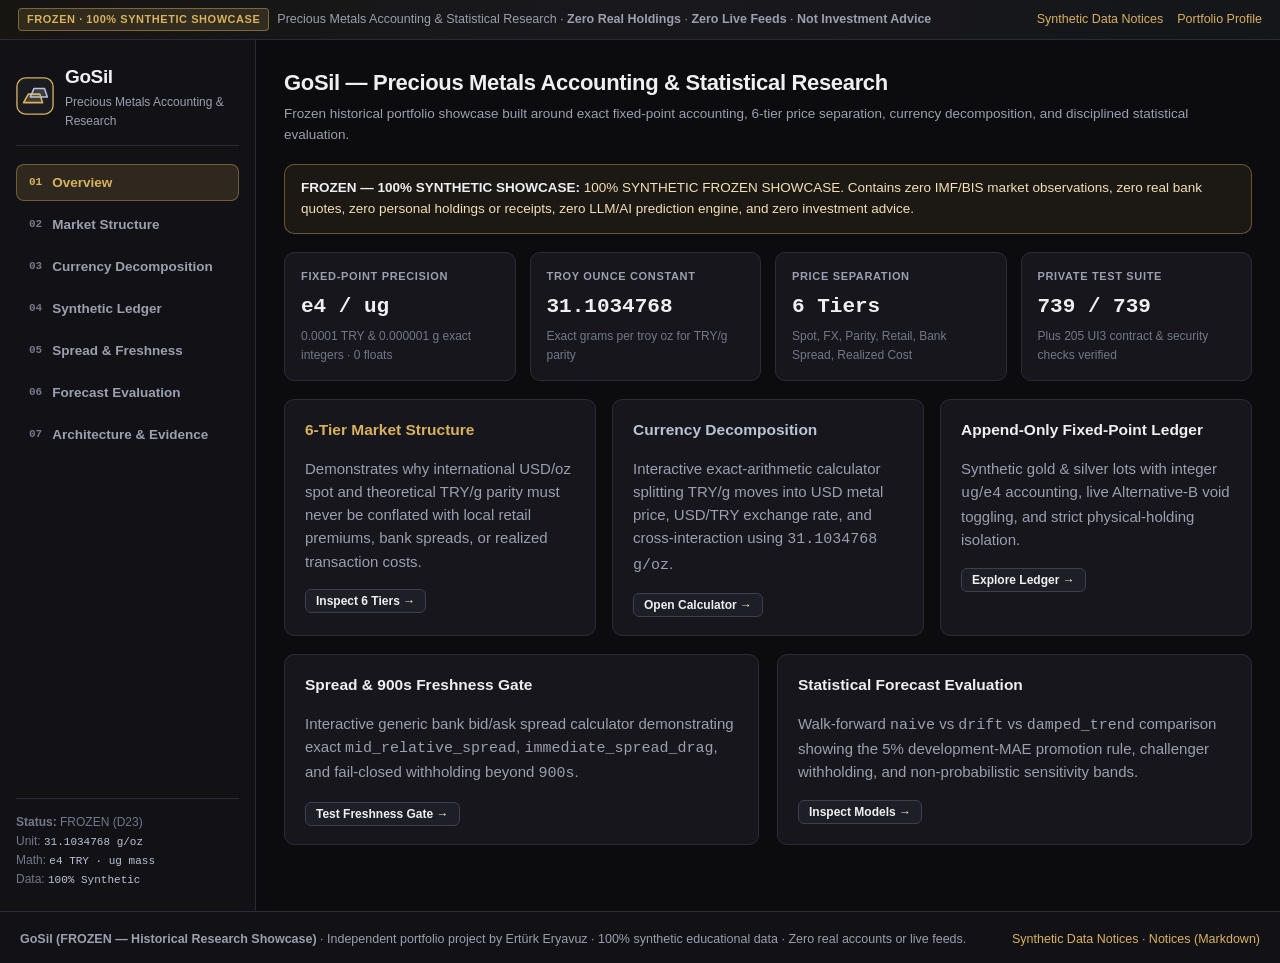
==== docs/index.html @ 32e8798d "Add precious metals demo" ====
<!DOCTYPE html>
<html lang="en">
<head>
  <meta charset="utf-8" />
  <meta name="viewport" content="width=device-width, initial-scale=1" />
  <title>GoSil — Frozen Precious Metals Accounting &amp; Statistical Research Showcase</title>
  <meta name="description" content="100% synthetic frozen portfolio showcase of GoSil: exact fixed-point gold & silver accounting, 6-tier price separation, 31.1034768 g/oz currency decomposition, spread & 900s freshness gates, and walk-forward statistical evaluation." />
  <link rel="stylesheet" href="styles.css" />
</head>
<body>
  <a class="skip-link" href="#main-workspace">Skip to workspace</a>

  <div class="top-banner" role="banner">
    <div class="top-banner-inner">
      <div class="banner-left">
        <span class="synth-pill">Frozen · 100% Synthetic Showcase</span>
        <span>Precious Metals Accounting &amp; Statistical Research · <strong>Zero Real Holdings</strong> · <strong>Zero Live Feeds</strong> · <strong>Not Investment Advice</strong></span>
      </div>
      <div class="banner-links">
        <a href="notices.html">Synthetic Data Notices</a>
        <a href="https://github.com/erturkeryavuz" target="_blank" rel="noopener noreferrer">Portfolio Profile</a>
      </div>
    </div>
  </div>

  <div class="shell">
    <aside class="sidebar" aria-label="GoSil navigation">
      <div class="brand-box">
        <svg class="brand-svg" viewBox="0 0 40 40" fill="none" aria-hidden="true">
          <rect x="1" y="1" width="38" height="38" rx="9" fill="#1b1b22" stroke="#d8b25c" stroke-width="1.4" />
          <polygon points="8,27 13,18 25,18 28,27" fill="#d8b25c" fill-opacity="0.22" stroke="#d8b25c" stroke-width="1.7" stroke-linejoin="round" />
          <polygon points="15,21 19,12 30,12 33,21" fill="#b8c4d4" fill-opacity="0.2" stroke="#b8c4d4" stroke-width="1.6" stroke-linejoin="round" />
        </svg>
        <div>
          <h1 class="brand-name">GoSil</h1>
          <p class="brand-tag">Precious Metals Accounting &amp; Research</p>
        </div>
      </div>

      <nav class="rail-nav" role="tablist" aria-label="GoSil showcase sections" id="gosil-tablist">
        <button class="rail-btn" role="tab" id="tab-overview" aria-controls="panel-overview" aria-selected="true" data-tab="overview"><span class="rail-num">01</span>Overview</button>
        <button class="rail-btn" role="tab" id="tab-structure" aria-controls="panel-structure" aria-selected="false" tabindex="-1" data-tab="structure"><span class="rail-num">02</span>Market Structure</button>
        <button class="rail-btn" role="tab" id="tab-decomp" aria-controls="panel-decomp" aria-selected="false" tabindex="-1" data-tab="decomp"><span class="rail-num">03</span>Currency Decomposition</button>
        <button class="rail-btn" role="tab" id="tab-ledger" aria-controls="panel-ledger" aria-selected="false" tabindex="-1" data-tab="ledger"><span class="rail-num">04</span>Synthetic Ledger</button>
        <button class="rail-btn" role="tab" id="tab-spread" aria-controls="panel-spread" aria-selected="false" tabindex="-1" data-tab="spread"><span class="rail-num">05</span>Spread &amp; Freshness</button>
        <button class="rail-btn" role="tab" id="tab-forecast" aria-controls="panel-forecast" aria-selected="false" tabindex="-1" data-tab="forecast"><span class="rail-num">06</span>Forecast Evaluation</button>
        <button class="rail-btn" role="tab" id="tab-arch" aria-controls="panel-arch" aria-selected="false" tabindex="-1" data-tab="arch"><span class="rail-num">07</span>Architecture &amp; Evidence</button>
      </nav>

      <div class="rail-foot">
        <div><strong>Status:</strong> FROZEN (D23)</div>
        <div>Unit: <code>31.1034768 g/oz</code></div>
        <div>Math: <code>e4 TRY · ug mass</code></div>
        <div>Data: <code>100% Synthetic</code></div>
      </div>
    </aside>

    <main id="main-workspace" class="workspace">
      <section id="panel-overview" class="view-panel" role="tabpanel" aria-labelledby="tab-overview"></section>
      <section id="panel-structure" class="view-panel" role="tabpanel" aria-labelledby="tab-structure" hidden></section>
      <section id="panel-decomp" class="view-panel" role="tabpanel" aria-labelledby="tab-decomp" hidden></section>
      <section id="panel-ledger" class="view-panel" role="tabpanel" aria-labelledby="tab-ledger" hidden></section>
      <section id="panel-spread" class="view-panel" role="tabpanel" aria-labelledby="tab-spread" hidden></section>
      <section id="panel-forecast" class="view-panel" role="tabpanel" aria-labelledby="tab-forecast" hidden></section>
      <section id="panel-arch" class="view-panel" role="tabpanel" aria-labelledby="tab-arch" hidden></section>
    </main>
  </div>

  <footer class="site-footer">
    <div class="footer-inner">
      <div><strong>GoSil (FROZEN — Historical Research Showcase)</strong> · Independent portfolio project by Ertürk Eryavuz · 100% synthetic educational data · Zero real accounts or live feeds.</div>
      <div><a href="notices.html">Synthetic Data Notices</a> · <a href="THIRD-PARTY-NOTICES.md">Notices (Markdown)</a></div>
    </div>
  </footer>

  <noscript>
    <div class="workspace">
      <div class="notice notice-gold"><strong>JavaScript Required:</strong> Enable JavaScript to run GoSil's synthetic fixed-point calculators, currency decomposition waterfall, quote-freshness checks, and walk-forward forecast evaluator locally in your browser.</div>
    </div>
  </noscript>

  <script src="data.js"></script>
  <script src="app.js"></script>
</body>
</html>
---- docs/styles.css ----
:root {
  --bg: #0c0c0f;
  --rail: #121216;
  --surface: #16161c;
  --surface-alt: #1e1e26;
  --border: #2c2c38;
  --border-strong: #3e3e4f;
  --fg: #eeeff2;
  --muted: #9b9fae;
  --subtle: #737788;
  --gold: #d8b25c;
  --gold-soft: rgba(216, 178, 92, 0.14);
  --silver: #b8c4d4;
  --silver-soft: rgba(184, 196, 212, 0.14);
  --green: #4dc28a;
  --green-soft: rgba(77, 194, 138, 0.15);
  --amber: #e2a84b;
  --amber-soft: rgba(226, 168, 75, 0.16);
  --red: #e06363;
  --red-soft: rgba(224, 99, 99, 0.16);
  --radius: 10px;
  --font-sans: -apple-system, BlinkMacSystemFont, "Segoe UI", "Inter", Roboto, Helvetica, Arial, sans-serif;
  --font-mono: ui-monospace, SFMono-Regular, Menlo, Monaco, Consolas, monospace;
}

*, *::before, *::after { box-sizing: border-box; }

html, body {
  margin: 0;
  padding: 0;
  background: var(--bg);
  color: var(--fg);
  font-family: var(--font-sans);
  font-size: 15px;
  line-height: 1.55;
  -webkit-font-smoothing: antialiased;
  overflow-x: hidden;
}

.skip-link {
  position: absolute;
  left: -9999px;
  top: 0;
  background: var(--gold);
  color: #0c0c0f;
  padding: 8px 14px;
  font-weight: 700;
  z-index: 1000;
}
.skip-link:focus { left: 12px; top: 12px; border-radius: 6px; }

a { color: var(--gold); text-decoration: none; }
a:hover { text-decoration: underline; }
:focus-visible { outline: 2px solid var(--gold); outline-offset: 2px; }

.mono { font-family: var(--font-mono); }
.num, th.num, td.num {
  font-family: var(--font-mono);
  font-variant-numeric: tabular-nums;
  text-align: right;
  white-space: nowrap;
}
.muted { color: var(--muted); }
.gold-txt { color: var(--gold); }
.silver-txt { color: var(--silver); }
.pos { color: var(--green); }
.neg { color: var(--red); }

/* Top Frozen Ribbon */
.top-banner {
  background: linear-gradient(90deg, #161512 0%, #19181d 50%, #14161a 100%);
  border-bottom: 1px solid var(--border);
  padding: 8px 18px;
  font-size: 12.5px;
  color: var(--muted);
}
.top-banner-inner {
  max-width: 1400px;
  margin: 0 auto;
  display: flex;
  flex-wrap: wrap;
  align-items: center;
  justify-content: space-between;
  gap: 8px 16px;
}
.banner-left {
  display: flex;
  flex-wrap: wrap;
  align-items: center;
  gap: 8px;
}
.synth-pill {
  display: inline-block;
  padding: 2px 8px;
  border-radius: 4px;
  background: var(--gold-soft);
  border: 1px solid rgba(216, 178, 92, 0.45);
  color: var(--gold);
  font-weight: 700;
  font-size: 11px;
  letter-spacing: 0.05em;
  text-transform: uppercase;
}
.banner-links { display: flex; gap: 14px; font-size: 12.5px; }

/* App Shell: Left Rail + Workspace */
.shell {
  max-width: 1400px;
  margin: 0 auto;
  display: grid;
  grid-template-columns: 256px minmax(0, 1fr);
  min-height: calc(100vh - 88px);
}

.sidebar {
  background: var(--rail);
  border-right: 1px solid var(--border);
  padding: 22px 16px;
  display: flex;
  flex-direction: column;
  gap: 18px;
}
.brand-box {
  display: flex;
  align-items: center;
  gap: 11px;
  padding-bottom: 14px;
  border-bottom: 1px solid var(--border);
}
.brand-svg { width: 38px; height: 38px; flex-shrink: 0; }
.brand-name {
  margin: 0;
  font-size: 19px;
  font-weight: 700;
  letter-spacing: -0.02em;
}
.brand-tag {
  margin: 2px 0 0;
  font-size: 12px;
  color: var(--muted);
}

.rail-nav {
  display: flex;
  flex-direction: column;
  gap: 5px;
}
.rail-btn {
  appearance: none;
  background: transparent;
  border: 1px solid transparent;
  border-radius: 8px;
  color: var(--muted);
  font-family: var(--font-sans);
  font-size: 13.5px;
  font-weight: 600;
  text-align: left;
  padding: 10px 12px;
  cursor: pointer;
  display: flex;
  align-items: center;
  gap: 10px;
  transition: background 0.15s ease, color 0.15s ease, border-color 0.15s ease;
}
.rail-btn:hover {
  background: var(--surface-alt);
  color: var(--fg);
}
.rail-btn[aria-selected="true"] {
  background: var(--gold-soft);
  border-color: rgba(216, 178, 92, 0.4);
  color: var(--gold);
}
.rail-num {
  font-family: var(--font-mono);
  font-size: 11px;
  color: var(--subtle);
}
.rail-btn[aria-selected="true"] .rail-num { color: var(--gold); }

.rail-foot {
  margin-top: auto;
  padding-top: 14px;
  border-top: 1px solid var(--border);
  font-size: 12px;
  color: var(--subtle);
}
.rail-foot code {
  color: var(--silver);
  font-family: var(--font-mono);
  font-size: 11px;
}

/* Main Workspace */
.workspace {
  padding: 26px 28px 48px;
  min-width: 0;
}
.view-panel[hidden] { display: none; }

.view-head {
  margin-bottom: 18px;
  display: flex;
  flex-wrap: wrap;
  justify-content: space-between;
  align-items: flex-end;
  gap: 12px;
}
.view-head h2 {
  margin: 0;
  font-size: 22px;
  letter-spacing: -0.015em;
}
.view-head p {
  margin: 4px 0 0;
  color: var(--muted);
  font-size: 13.5px;
}

/* Cards & Grids */
.card {
  background: var(--surface);
  border: 1px solid var(--border);
  border-radius: var(--radius);
  padding: 18px 20px;
  margin-bottom: 18px;
}
.card h3 {
  margin: 0 0 10px;
  font-size: 15.5px;
  font-weight: 700;
}
.card-sub {
  margin: -4px 0 14px;
  font-size: 13px;
  color: var(--muted);
}

.kpi-grid {
  display: grid;
  grid-template-columns: repeat(4, minmax(0, 1fr));
  gap: 14px;
  margin-bottom: 18px;
}
.kpi {
  background: var(--surface);
  border: 1px solid var(--border);
  border-radius: var(--radius);
  padding: 15px 16px;
}
.kpi-label {
  font-size: 11px;
  text-transform: uppercase;
  letter-spacing: 0.06em;
  color: var(--muted);
  font-weight: 700;
}
.kpi-val {
  margin-top: 6px;
  font-family: var(--font-mono);
  font-size: 21px;
  font-weight: 700;
  color: var(--fg);
}
.kpi-sub {
  margin-top: 4px;
  font-size: 12px;
  color: var(--subtle);
}

.grid-2 { display: grid; grid-template-columns: repeat(2, minmax(0, 1fr)); gap: 18px; }
.grid-3 { display: grid; grid-template-columns: repeat(3, minmax(0, 1fr)); gap: 16px; }

/* Notices & Badges */
.notice {
  border-radius: var(--radius);
  padding: 13px 16px;
  font-size: 13.5px;
  margin-bottom: 18px;
  border: 1px solid var(--border);
  background: var(--surface-alt);
}
.notice-gold {
  border-color: rgba(216, 178, 92, 0.4);
  background: rgba(216, 178, 92, 0.08);
  color: #f2e0b6;
}
.notice-silver {
  border-color: rgba(184, 196, 212, 0.35);
  background: rgba(184, 196, 212, 0.08);
  color: #dce4ef;
}
.notice-red {
  border-color: rgba(224, 99, 99, 0.45);
  background: rgba(224, 99, 99, 0.1);
  color: #f8c6c6;
}
.notice-green {
  border-color: rgba(77, 194, 138, 0.4);
  background: rgba(77, 194, 138, 0.09);
  color: #c9f2dc;
}
.notice strong { color: var(--fg); }

.badge {
  display: inline-block;
  font-family: var(--font-mono);
  font-size: 11px;
  font-weight: 700;
  padding: 2px 7px;
  border-radius: 4px;
  letter-spacing: 0.03em;
  vertical-align: middle;
}
.b-gold { background: var(--gold-soft); color: var(--gold); border: 1px solid rgba(216,178,92,0.4); }
.b-silver { background: var(--silver-soft); color: var(--silver); border: 1px solid rgba(184,196,212,0.4); }
.b-green { background: var(--green-soft); color: #7ce2b0; border: 1px solid rgba(77,194,138,0.4); }
.b-amber { background: var(--amber-soft); color: #f5c97a; border: 1px solid rgba(226,168,75,0.4); }
.b-red { background: var(--red-soft); color: #f79999; border: 1px solid rgba(224,99,99,0.4); }

/* Controls */
.controls {
  display: flex;
  flex-wrap: wrap;
  align-items: flex-end;
  gap: 10px 14px;
  margin-bottom: 16px;
}
.field {
  display: flex;
  flex-direction: column;
  gap: 4px;
}
.field label {
  font-size: 11px;
  text-transform: uppercase;
  letter-spacing: 0.05em;
  color: var(--muted);
  font-weight: 700;
}
input[type="number"], input[type="text"], select {
  background: var(--surface-alt);
  color: var(--fg);
  border: 1px solid var(--border-strong);
  border-radius: 6px;
  padding: 7px 11px;
  font-family: var(--font-mono);
  font-size: 13.5px;
}
.btn {
  appearance: none;
  background: var(--surface-alt);
  color: var(--fg);
  border: 1px solid var(--border-strong);
  border-radius: 6px;
  padding: 7px 13px;
  font-size: 13px;
  font-weight: 600;
  cursor: pointer;
}
.btn:hover { border-color: var(--gold); color: var(--gold); }
.btn[aria-pressed="true"] {
  background: var(--gold-soft);
  border-color: var(--gold);
  color: var(--gold);
}
.btn-sm { padding: 4px 10px; font-size: 12px; }

/* Tables */
.table-wrap {
  width: 100%;
  overflow-x: auto;
  border: 1px solid var(--border);
  border-radius: 8px;
}
table { width: 100%; border-collapse: collapse; font-size: 13.5px; }
th, td {
  padding: 10px 12px;
  border-bottom: 1px solid var(--border);
  text-align: left;
  vertical-align: top;
}
th {
  background: var(--surface-alt);
  color: var(--muted);
  font-size: 11px;
  text-transform: uppercase;
  letter-spacing: 0.05em;
  font-weight: 700;
}
tr:last-child td { border-bottom: none; }
tr.voided td { opacity: 0.55; text-decoration: line-through; }

/* Tier Cards */
.tier-list {
  display: grid;
  grid-template-columns: repeat(2, minmax(0, 1fr));
  gap: 12px;
}
.tier-card {
  background: var(--surface-alt);
  border: 1px solid var(--border);
  border-radius: 8px;
  padding: 13px 15px;
}
.tier-top {
  display: flex;
  justify-content: space-between;
  align-items: baseline;
  gap: 8px;
  margin-bottom: 6px;
}
.tier-val {
  font-family: var(--font-mono);
  font-size: 17px;
  font-weight: 700;
}

/* Charts */
.chart-box {
  background: #101014;
  border: 1px solid var(--border);
  border-radius: 8px;
  padding: 12px;
}
.chart-box svg { width: 100%; height: auto; display: block; }
.chart-legend {
  display: flex;
  flex-wrap: wrap;
  gap: 14px;
  margin-top: 8px;
  font-size: 12px;
  color: var(--muted);
}
.dot {
  display: inline-block;
  width: 9px;
  height: 9px;
  border-radius: 2px;
  margin-right: 5px;
  vertical-align: middle;
}

/* Footer */
.site-footer {
  border-top: 1px solid var(--border);
  background: var(--rail);
  padding: 18px 20px;
  font-size: 12.5px;
  color: var(--muted);
}
.footer-inner {
  max-width: 1400px;
  margin: 0 auto;
  display: flex;
  flex-wrap: wrap;
  justify-content: space-between;
  gap: 10px;
}

@media (max-width: 980px) {
  .shell { grid-template-columns: minmax(0, 1fr); }
  .sidebar {
    min-width: 0;
    max-width: 100%;
    overflow: hidden;
    border-right: none;
    border-bottom: 1px solid var(--border);
    padding: 14px 14px 10px;
    gap: 12px;
  }
  .rail-nav {
    flex-direction: row;
    max-width: 100%;
    overflow-x: auto;
    padding-bottom: 4px;
  }
  .rail-btn { white-space: nowrap; padding: 8px 11px; font-size: 12.5px; }
  .rail-foot { display: none; }
  .workspace { padding: 18px 14px 36px; }
  .kpi-grid { grid-template-columns: repeat(2, minmax(0, 1fr)); }
  .grid-2, .grid-3, .tier-list { grid-template-columns: 1fr; }
}

@media (max-width: 520px) {
  .kpi-grid { grid-template-columns: 1fr; }
  .card { padding: 14px; }
  .field { width: 100%; min-width: 0; }
  .field input[type="number"], .field input[type="text"], .field select { width: 100%; max-width: 100%; }
  .controls .btn { max-width: 100%; white-space: normal; text-align: left; }
}

@media (prefers-reduced-motion: reduce) {
  *, *::before, *::after {
    animation-duration: 0.001ms !important;
    animation-iteration-count: 1 !important;
    transition-duration: 0.001ms !important;
    scroll-behavior: auto !important;
  }
}
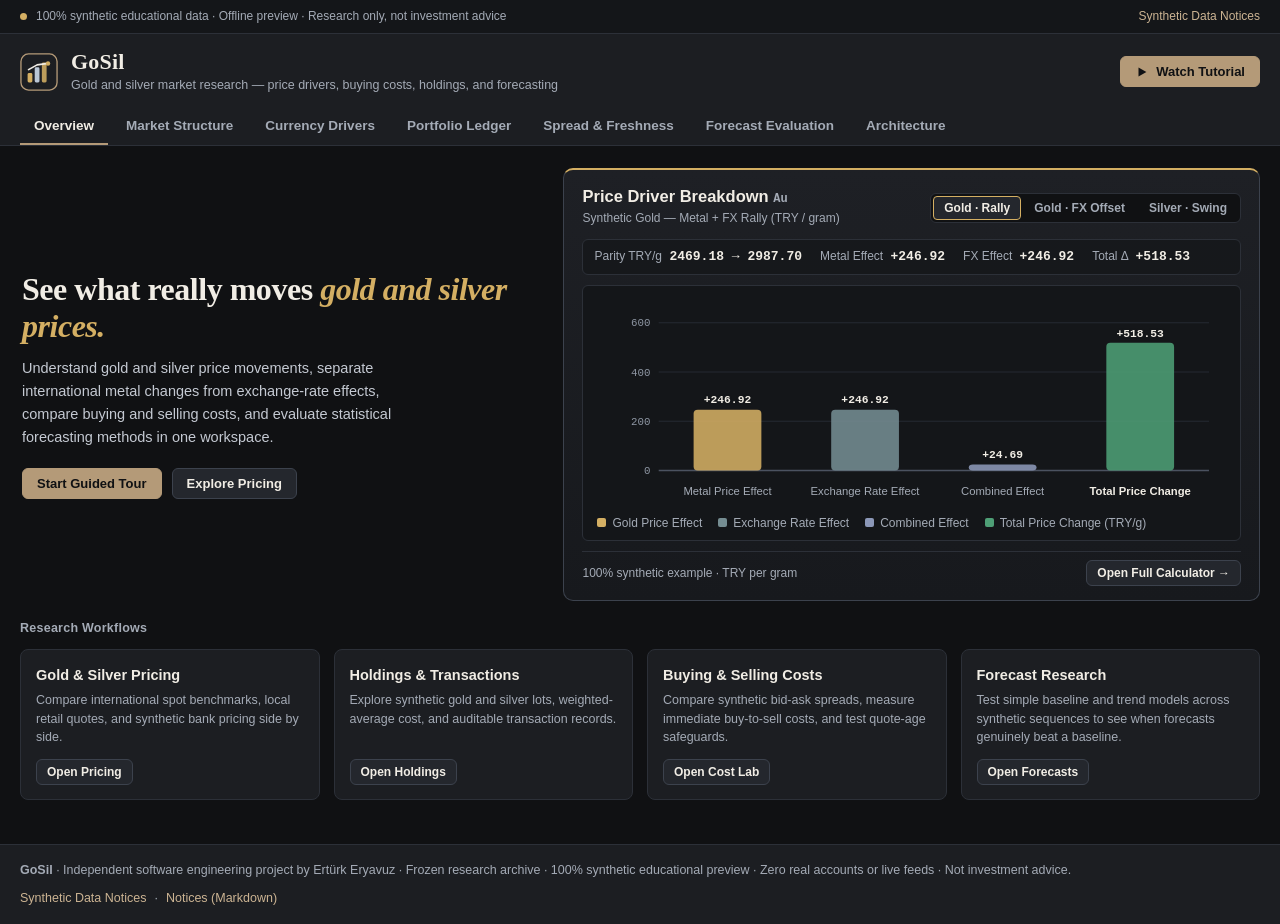
==== commit be121a40: "Improve project presentation" ====
--- a/docs/index.html
+++ b/docs/index.html
@@ -3,79 +3,114 @@
 <head>
   <meta charset="utf-8" />
   <meta name="viewport" content="width=device-width, initial-scale=1" />
-  <title>GoSil — Frozen Precious Metals Accounting &amp; Statistical Research Showcase</title>
-  <meta name="description" content="100% synthetic frozen portfolio showcase of GoSil: exact fixed-point gold & silver accounting, 6-tier price separation, 31.1034768 g/oz currency decomposition, spread & 900s freshness gates, and walk-forward statistical evaluation." />
+  <title>GoSil — Gold &amp; Silver Market Research Workspace</title>
+  <meta name="description" content="GoSil: gold and silver market research workspace for understanding price drivers, exchange-rate effects, buying and selling costs, holdings records, and statistical forecasting (100% synthetic browser preview)." />
   <link rel="stylesheet" href="styles.css" />
 </head>
 <body>
-  <a class="skip-link" href="#main-workspace">Skip to workspace</a>
+  <a class="skip-link" href="#main-workspace">Skip to main content</a>
 
-  <div class="top-banner" role="banner">
-    <div class="top-banner-inner">
-      <div class="banner-left">
-        <span class="synth-pill">Frozen · 100% Synthetic Showcase</span>
-        <span>Precious Metals Accounting &amp; Statistical Research · <strong>Zero Real Holdings</strong> · <strong>Zero Live Feeds</strong> · <strong>Not Investment Advice</strong></span>
+  <div class="context-ribbon" role="note" aria-label="Preview scope and synthetic data notice">
+    <div class="context-ribbon-inner">
+      <div class="ribbon-left">
+        <span class="ribbon-dot" aria-hidden="true"></span>
+        <span>100% synthetic educational data · Offline preview · Research only, not investment advice</span>
       </div>
-      <div class="banner-links">
+      <div class="ribbon-links">
         <a href="notices.html">Synthetic Data Notices</a>
-        <a href="https://github.com/erturkeryavuz" target="_blank" rel="noopener noreferrer">Portfolio Profile</a>
       </div>
     </div>
   </div>
 
-  <div class="shell">
-    <aside class="sidebar" aria-label="GoSil navigation">
-      <div class="brand-box">
-        <svg class="brand-svg" viewBox="0 0 40 40" fill="none" aria-hidden="true">
-          <rect x="1" y="1" width="38" height="38" rx="9" fill="#1b1b22" stroke="#d8b25c" stroke-width="1.4" />
-          <polygon points="8,27 13,18 25,18 28,27" fill="#d8b25c" fill-opacity="0.22" stroke="#d8b25c" stroke-width="1.7" stroke-linejoin="round" />
-          <polygon points="15,21 19,12 30,12 33,21" fill="#b8c4d4" fill-opacity="0.2" stroke="#b8c4d4" stroke-width="1.6" stroke-linejoin="round" />
-        </svg>
-        <div>
-          <h1 class="brand-name">GoSil</h1>
-          <p class="brand-tag">Precious Metals Accounting &amp; Research</p>
+  <header class="site-header">
+    <div class="header-inner">
+      <div class="brand-row">
+        <div class="brand-lockup">
+          <svg class="brand-mark" viewBox="0 0 40 40" fill="none" aria-hidden="true">
+            <rect x="1" y="1" width="38" height="38" rx="8" fill="#1C1E22" stroke="#B49A78" stroke-width="1.4" />
+            <rect x="8" y="21" width="5" height="10" rx="1.5" fill="#D4AF63" />
+            <rect x="15.5" y="15" width="5" height="16" rx="1.5" fill="#B9C6D6" />
+            <rect x="23" y="10" width="5" height="21" rx="1.5" fill="#D4AF63" fill-opacity="0.88" />
+            <path d="M9 17.5 L18 12.5 L29.5 11" stroke="#F1EDE5" stroke-width="1.8" stroke-linecap="round" stroke-linejoin="round" />
+            <circle cx="29.5" cy="11" r="2.3" fill="#D4AF63" />
+          </svg>
+          <div>
+            <h1 class="brand-title">GoSil</h1>
+            <p class="brand-sub">Gold and silver market research — price drivers, buying costs, holdings, and forecasting</p>
+          </div>
+        </div>
+        <div class="header-actions">
+          <button type="button" class="btn btn-primary" id="btnWatchTutorial">
+            <svg width="14" height="14" viewBox="0 0 16 16" fill="currentColor" aria-hidden="true"><path d="M4 2.8v10.4L13 8 4 2.8z" /></svg>
+            <span>Watch Tutorial</span>
+          </button>
         </div>
       </div>
 
-      <nav class="rail-nav" role="tablist" aria-label="GoSil showcase sections" id="gosil-tablist">
-        <button class="rail-btn" role="tab" id="tab-overview" aria-controls="panel-overview" aria-selected="true" data-tab="overview"><span class="rail-num">01</span>Overview</button>
-        <button class="rail-btn" role="tab" id="tab-structure" aria-controls="panel-structure" aria-selected="false" tabindex="-1" data-tab="structure"><span class="rail-num">02</span>Market Structure</button>
-        <button class="rail-btn" role="tab" id="tab-decomp" aria-controls="panel-decomp" aria-selected="false" tabindex="-1" data-tab="decomp"><span class="rail-num">03</span>Currency Decomposition</button>
-        <button class="rail-btn" role="tab" id="tab-ledger" aria-controls="panel-ledger" aria-selected="false" tabindex="-1" data-tab="ledger"><span class="rail-num">04</span>Synthetic Ledger</button>
-        <button class="rail-btn" role="tab" id="tab-spread" aria-controls="panel-spread" aria-selected="false" tabindex="-1" data-tab="spread"><span class="rail-num">05</span>Spread &amp; Freshness</button>
-        <button class="rail-btn" role="tab" id="tab-forecast" aria-controls="panel-forecast" aria-selected="false" tabindex="-1" data-tab="forecast"><span class="rail-num">06</span>Forecast Evaluation</button>
-        <button class="rail-btn" role="tab" id="tab-arch" aria-controls="panel-arch" aria-selected="false" tabindex="-1" data-tab="arch"><span class="rail-num">07</span>Architecture &amp; Evidence</button>
+      <nav class="nav-tabs" role="tablist" aria-label="GoSil research workspaces" id="gosil-tablist">
+        <button type="button" class="nav-tab" role="tab" id="tab-overview" aria-controls="panel-overview" aria-selected="true" data-tab="overview">Overview</button>
+        <button type="button" class="nav-tab" role="tab" id="tab-structure" aria-controls="panel-structure" aria-selected="false" tabindex="-1" data-tab="structure">Market Structure</button>
+        <button type="button" class="nav-tab" role="tab" id="tab-decomp" aria-controls="panel-decomp" aria-selected="false" tabindex="-1" data-tab="decomp">Currency Drivers</button>
+        <button type="button" class="nav-tab" role="tab" id="tab-ledger" aria-controls="panel-ledger" aria-selected="false" tabindex="-1" data-tab="ledger">Portfolio Ledger</button>
+        <button type="button" class="nav-tab" role="tab" id="tab-spread" aria-controls="panel-spread" aria-selected="false" tabindex="-1" data-tab="spread">Spread &amp; Freshness</button>
+        <button type="button" class="nav-tab" role="tab" id="tab-forecast" aria-controls="panel-forecast" aria-selected="false" tabindex="-1" data-tab="forecast">Forecast Evaluation</button>
+        <button type="button" class="nav-tab" role="tab" id="tab-arch" aria-controls="panel-arch" aria-selected="false" tabindex="-1" data-tab="arch">Architecture</button>
       </nav>
+    </div>
+  </header>
 
-      <div class="rail-foot">
-        <div><strong>Status:</strong> FROZEN (D23)</div>
-        <div>Unit: <code>31.1034768 g/oz</code></div>
-        <div>Math: <code>e4 TRY · ug mass</code></div>
-        <div>Data: <code>100% Synthetic</code></div>
+  <aside id="tutorialDock" class="tutorial-dock" role="region" aria-label="Guided workspace walkthrough" hidden>
+    <div class="tutorial-dock-inner">
+      <div class="tutorial-copy">
+        <div class="tutorial-meta-row">
+          <span class="tutorial-step-badge" id="tutStepBadge">Step 1 of 6</span>
+          <strong class="tutorial-stage-title" id="tutStageTitle"></strong>
+          <div class="tut-phase-pills" id="tutPhasePills" role="group" aria-label="Step views" hidden></div>
+          <span class="tutorial-scroll-note" id="tutScrollNote" hidden>Paused auto-scroll · use Next or Prev to continue</span>
+        </div>
+        <p class="tutorial-narration" id="tutNarration" aria-live="polite"></p>
       </div>
-    </aside>
+      <div class="tutorial-controls" role="group" aria-label="Tutorial playback controls">
+        <button type="button" class="btn btn-sm" id="btnTutPrev" aria-label="Previous step">Prev</button>
+        <button type="button" class="btn btn-sm btn-primary" id="btnTutPlayPause" aria-label="Pause walkthrough">Pause</button>
+        <button type="button" class="btn btn-sm" id="btnTutNext" aria-label="Next step">Next</button>
+        <button type="button" class="btn btn-sm" id="btnTutRestart" aria-label="Restart walkthrough">Restart</button>
+        <button type="button" class="btn btn-sm btn-ghost" id="btnTutExit" aria-label="Exit tutorial and restore session">Exit</button>
+      </div>
+    </div>
+    <div class="tutorial-progress-track" aria-hidden="true">
+      <div class="tutorial-progress-fill" id="tutProgressFill"></div>
+    </div>
+  </aside>
 
-    <main id="main-workspace" class="workspace">
-      <section id="panel-overview" class="view-panel" role="tabpanel" aria-labelledby="tab-overview"></section>
-      <section id="panel-structure" class="view-panel" role="tabpanel" aria-labelledby="tab-structure" hidden></section>
-      <section id="panel-decomp" class="view-panel" role="tabpanel" aria-labelledby="tab-decomp" hidden></section>
-      <section id="panel-ledger" class="view-panel" role="tabpanel" aria-labelledby="tab-ledger" hidden></section>
-      <section id="panel-spread" class="view-panel" role="tabpanel" aria-labelledby="tab-spread" hidden></section>
-      <section id="panel-forecast" class="view-panel" role="tabpanel" aria-labelledby="tab-forecast" hidden></section>
-      <section id="panel-arch" class="view-panel" role="tabpanel" aria-labelledby="tab-arch" hidden></section>
-    </main>
-  </div>
+  <main id="main-workspace" class="main-container">
+    <section id="panel-overview" class="view-panel" role="tabpanel" aria-labelledby="tab-overview"></section>
+    <section id="panel-structure" class="view-panel" role="tabpanel" aria-labelledby="tab-structure" hidden></section>
+    <section id="panel-decomp" class="view-panel" role="tabpanel" aria-labelledby="tab-decomp" hidden></section>
+    <section id="panel-ledger" class="view-panel" role="tabpanel" aria-labelledby="tab-ledger" hidden></section>
+    <section id="panel-spread" class="view-panel" role="tabpanel" aria-labelledby="tab-spread" hidden></section>
+    <section id="panel-forecast" class="view-panel" role="tabpanel" aria-labelledby="tab-forecast" hidden></section>
+    <section id="panel-arch" class="view-panel" role="tabpanel" aria-labelledby="tab-arch" hidden></section>
+  </main>
 
   <footer class="site-footer">
     <div class="footer-inner">
-      <div><strong>GoSil (FROZEN — Historical Research Showcase)</strong> · Independent portfolio project by Ertürk Eryavuz · 100% synthetic educational data · Zero real accounts or live feeds.</div>
-      <div><a href="notices.html">Synthetic Data Notices</a> · <a href="THIRD-PARTY-NOTICES.md">Notices (Markdown)</a></div>
+      <div>
+        <strong>GoSil</strong> · Independent software engineering project by Ertürk Eryavuz · Frozen research archive · 100% synthetic educational preview · Zero real accounts or live feeds · Not investment advice.
+      </div>
+      <div class="footer-links">
+        <a href="notices.html">Synthetic Data Notices</a>
+        <span aria-hidden="true">·</span>
+        <a href="THIRD-PARTY-NOTICES.md">Notices (Markdown)</a>
+      </div>
     </div>
   </footer>
 
   <noscript>
-    <div class="workspace">
-      <div class="notice notice-gold"><strong>JavaScript Required:</strong> Enable JavaScript to run GoSil's synthetic fixed-point calculators, currency decomposition waterfall, quote-freshness checks, and walk-forward forecast evaluator locally in your browser.</div>
+    <div class="main-container">
+      <div class="notice notice-gold">
+        <strong>JavaScript Required:</strong> Enable JavaScript to run GoSil's synthetic currency decomposition calculator, 6-tier market structure comparison, fixed-point ledger, quote-freshness gate, and walk-forward forecast evaluator locally in your browser.
+      </div>
     </div>
   </noscript>
 
--- a/docs/styles.css
+++ b/docs/styles.css
@@ -1,500 +1,858 @@
+/* GoSil — Portfolio V3 Obsidian/Ivory/Bronze + Semantic Gold/Silver Precious-Metals Research Theme */
 :root {
-  --bg: #0c0c0f;
-  --rail: #121216;
-  --surface: #16161c;
-  --surface-alt: #1e1e26;
-  --border: #2c2c38;
-  --border-strong: #3e3e4f;
-  --fg: #eeeff2;
-  --muted: #9b9fae;
-  --subtle: #737788;
-  --gold: #d8b25c;
-  --gold-soft: rgba(216, 178, 92, 0.14);
-  --silver: #b8c4d4;
-  --silver-soft: rgba(184, 196, 212, 0.14);
-  --green: #4dc28a;
-  --green-soft: rgba(77, 194, 138, 0.15);
-  --amber: #e2a84b;
-  --amber-soft: rgba(226, 168, 75, 0.16);
-  --red: #e06363;
-  --red-soft: rgba(224, 99, 99, 0.16);
-  --radius: 10px;
-  --font-sans: -apple-system, BlinkMacSystemFont, "Segoe UI", "Inter", Roboto, Helvetica, Arial, sans-serif;
+  --bg: #101113;
+  --surface: #1C1E22;
+  --surface-alt: #24272D;
+  --surface-elev: #2B2F36;
+  --border: #2C3038;
+  --border-strong: #3C424D;
+  --fg: #F1EDE5;
+  --muted: #A4ABB6;
+  --muted-2: #7B8391;
+  --accent: #B49A78;
+  --accent-strong: #CCB493;
+  --accent-soft: rgba(180, 154, 120, 0.14);
+  --gold: #D4AF63;
+  --gold-soft: rgba(212, 175, 99, 0.14);
+  --silver: #B9C6D6;
+  --silver-soft: rgba(185, 198, 214, 0.14);
+  --teal: #758D92;
+  --teal-soft: rgba(117, 141, 146, 0.16);
+  --pos: #4E9F76;
+  --pos-soft: rgba(78, 159, 118, 0.16);
+  --neg: #C96A6A;
+  --neg-soft: rgba(201, 106, 106, 0.16);
+  --caution: #CFA05B;
+  --caution-soft: rgba(207, 160, 91, 0.15);
+  --radius: 8px;
+  --radius-sm: 6px;
+  --font-sans: -apple-system, BlinkMacSystemFont, "Segoe UI", Inter, Roboto, Helvetica, Arial, sans-serif;
+  --font-display: Georgia, "Times New Roman", serif;
   --font-mono: ui-monospace, SFMono-Regular, Menlo, Monaco, Consolas, monospace;
 }
 
 *, *::before, *::after { box-sizing: border-box; }
-
-html, body {
+html { color-scheme: dark; }
+
+body {
   margin: 0;
-  padding: 0;
   background: var(--bg);
   color: var(--fg);
   font-family: var(--font-sans);
-  font-size: 15px;
+  font-size: 14px;
   line-height: 1.55;
   -webkit-font-smoothing: antialiased;
-  overflow-x: hidden;
+  overflow-x: clip;
+}
+
+a { color: var(--accent-strong); text-decoration: none; }
+a:hover { text-decoration: underline; }
+
+:focus-visible {
+  outline: 2px solid var(--accent);
+  outline-offset: 2px;
 }
 
 .skip-link {
   position: absolute;
   left: -9999px;
-  top: 0;
+  top: 8px;
+  background: var(--accent);
+  color: #101113;
+  padding: 8px 14px;
+  border-radius: var(--radius-sm);
+  font-weight: 600;
+  z-index: 1000;
+}
+.skip-link:focus { left: 12px; }
+
+/* Restrained Context Ribbon */
+.context-ribbon {
+  background: #141619;
+  border-bottom: 1px solid var(--border);
+  font-size: 12px;
+  color: var(--muted);
+  padding: 7px 20px;
+}
+.context-ribbon-inner {
+  max-width: 1360px;
+  margin: 0 auto;
+  display: flex;
+  flex-wrap: wrap;
+  align-items: center;
+  justify-content: space-between;
+  gap: 8px 16px;
+}
+.ribbon-left {
+  display: flex;
+  align-items: center;
+  gap: 9px;
+  flex-wrap: wrap;
+}
+.ribbon-dot {
+  width: 7px;
+  height: 7px;
+  border-radius: 50%;
   background: var(--gold);
-  color: #0c0c0f;
-  padding: 8px 14px;
+  flex-shrink: 0;
+}
+.ribbon-links {
+  display: flex;
+  align-items: center;
+  gap: 14px;
+}
+
+/* Header & Primary Navigation */
+.site-header {
+  background: var(--surface);
+  border-bottom: 1px solid var(--border);
+}
+.header-inner {
+  max-width: 1360px;
+  margin: 0 auto;
+  padding: 15px 20px 0;
+}
+.brand-row {
+  display: flex;
+  flex-wrap: wrap;
+  align-items: center;
+  justify-content: space-between;
+  gap: 12px 20px;
+  padding-bottom: 13px;
+}
+.brand-lockup {
+  display: flex;
+  align-items: center;
+  gap: 13px;
+}
+.brand-mark {
+  width: 38px;
+  height: 38px;
+  flex-shrink: 0;
+}
+.brand-title {
+  margin: 0;
+  font-family: var(--font-display);
+  font-size: 22px;
   font-weight: 700;
-  z-index: 1000;
-}
-.skip-link:focus { left: 12px; top: 12px; border-radius: 6px; }
-
-a { color: var(--gold); text-decoration: none; }
-a:hover { text-decoration: underline; }
-:focus-visible { outline: 2px solid var(--gold); outline-offset: 2px; }
-
-.mono { font-family: var(--font-mono); }
-.num, th.num, td.num {
-  font-family: var(--font-mono);
-  font-variant-numeric: tabular-nums;
-  text-align: right;
+  letter-spacing: 0.01em;
+  color: var(--fg);
+  line-height: 1.15;
+}
+.brand-sub {
+  margin: 2px 0 0;
+  font-size: 12.5px;
+  color: var(--muted);
+}
+.header-actions {
+  display: flex;
+  align-items: center;
+  gap: 10px;
+}
+.header-actions [hidden],
+.ov-actions [hidden] {
+  display: none;
+}
+
+/* Buttons */
+.btn {
+  appearance: none;
+  display: inline-flex;
+  align-items: center;
+  justify-content: center;
+  gap: 7px;
+  padding: 7px 14px;
+  border-radius: var(--radius-sm);
+  border: 1px solid var(--border-strong);
+  background: var(--surface-alt);
+  color: var(--fg);
+  font-family: var(--font-sans);
+  font-size: 13px;
+  font-weight: 600;
+  cursor: pointer;
+  transition: background 0.15s ease, border-color 0.15s ease, color 0.15s ease;
   white-space: nowrap;
 }
-.muted { color: var(--muted); }
-.gold-txt { color: var(--gold); }
-.silver-txt { color: var(--silver); }
-.pos { color: var(--green); }
-.neg { color: var(--red); }
-
-/* Top Frozen Ribbon */
-.top-banner {
-  background: linear-gradient(90deg, #161512 0%, #19181d 50%, #14161a 100%);
-  border-bottom: 1px solid var(--border);
-  padding: 8px 18px;
-  font-size: 12.5px;
-  color: var(--muted);
-}
-.top-banner-inner {
-  max-width: 1400px;
-  margin: 0 auto;
-  display: flex;
-  flex-wrap: wrap;
-  align-items: center;
-  justify-content: space-between;
-  gap: 8px 16px;
-}
-.banner-left {
-  display: flex;
-  flex-wrap: wrap;
-  align-items: center;
-  gap: 8px;
-}
-.synth-pill {
-  display: inline-block;
-  padding: 2px 8px;
-  border-radius: 4px;
-  background: var(--gold-soft);
-  border: 1px solid rgba(216, 178, 92, 0.45);
-  color: var(--gold);
-  font-weight: 700;
-  font-size: 11px;
-  letter-spacing: 0.05em;
-  text-transform: uppercase;
-}
-.banner-links { display: flex; gap: 14px; font-size: 12.5px; }
-
-/* App Shell: Left Rail + Workspace */
-.shell {
-  max-width: 1400px;
-  margin: 0 auto;
-  display: grid;
-  grid-template-columns: 256px minmax(0, 1fr);
-  min-height: calc(100vh - 88px);
-}
-
-.sidebar {
-  background: var(--rail);
-  border-right: 1px solid var(--border);
-  padding: 22px 16px;
-  display: flex;
-  flex-direction: column;
-  gap: 18px;
-}
-.brand-box {
-  display: flex;
-  align-items: center;
-  gap: 11px;
-  padding-bottom: 14px;
-  border-bottom: 1px solid var(--border);
-}
-.brand-svg { width: 38px; height: 38px; flex-shrink: 0; }
-.brand-name {
-  margin: 0;
-  font-size: 19px;
-  font-weight: 700;
-  letter-spacing: -0.02em;
-}
-.brand-tag {
-  margin: 2px 0 0;
-  font-size: 12px;
-  color: var(--muted);
-}
-
-.rail-nav {
-  display: flex;
-  flex-direction: column;
-  gap: 5px;
-}
-.rail-btn {
+.btn:hover:not(:disabled) {
+  background: var(--surface-elev);
+  border-color: var(--accent);
+}
+.btn:disabled { opacity: 0.45; cursor: not-allowed; }
+.btn[aria-pressed="true"] {
+  background: var(--accent-soft);
+  border-color: var(--accent);
+  color: var(--accent-strong);
+}
+.btn-primary {
+  background: var(--accent);
+  border-color: var(--accent);
+  color: #101113;
+}
+.btn-primary:hover:not(:disabled) {
+  background: var(--accent-strong);
+  border-color: var(--accent-strong);
+}
+.btn-sm { padding: 5px 10px; font-size: 12px; }
+.btn-ghost { background: transparent; border-color: var(--border); color: var(--muted); }
+.btn-ghost:hover:not(:disabled) { color: var(--fg); border-color: var(--border-strong); background: var(--surface-alt); }
+
+/* Horizontal Navigation Tabs */
+.nav-tabs {
+  display: flex;
+  gap: 4px;
+  overflow-x: auto;
+  scrollbar-width: thin;
+  -webkit-overflow-scrolling: touch;
+}
+.nav-tab {
   appearance: none;
   background: transparent;
-  border: 1px solid transparent;
-  border-radius: 8px;
+  border: none;
+  border-bottom: 2px solid transparent;
   color: var(--muted);
   font-family: var(--font-sans);
   font-size: 13.5px;
   font-weight: 600;
-  text-align: left;
-  padding: 10px 12px;
+  padding: 10px 14px;
   cursor: pointer;
-  display: flex;
-  align-items: center;
-  gap: 10px;
-  transition: background 0.15s ease, color 0.15s ease, border-color 0.15s ease;
-}
-.rail-btn:hover {
-  background: var(--surface-alt);
-  color: var(--fg);
-}
-.rail-btn[aria-selected="true"] {
-  background: var(--gold-soft);
-  border-color: rgba(216, 178, 92, 0.4);
-  color: var(--gold);
-}
-.rail-num {
-  font-family: var(--font-mono);
-  font-size: 11px;
-  color: var(--subtle);
-}
-.rail-btn[aria-selected="true"] .rail-num { color: var(--gold); }
-
-.rail-foot {
-  margin-top: auto;
-  padding-top: 14px;
-  border-top: 1px solid var(--border);
-  font-size: 12px;
-  color: var(--subtle);
-}
-.rail-foot code {
-  color: var(--silver);
-  font-family: var(--font-mono);
-  font-size: 11px;
-}
-
-/* Main Workspace */
-.workspace {
-  padding: 26px 28px 48px;
-  min-width: 0;
-}
-.view-panel[hidden] { display: none; }
-
-.view-head {
-  margin-bottom: 18px;
-  display: flex;
-  flex-wrap: wrap;
-  justify-content: space-between;
-  align-items: flex-end;
-  gap: 12px;
-}
-.view-head h2 {
-  margin: 0;
-  font-size: 22px;
-  letter-spacing: -0.015em;
-}
-.view-head p {
-  margin: 4px 0 0;
-  color: var(--muted);
-  font-size: 13.5px;
-}
-
-/* Cards & Grids */
-.card {
-  background: var(--surface);
-  border: 1px solid var(--border);
-  border-radius: var(--radius);
-  padding: 18px 20px;
-  margin-bottom: 18px;
-}
-.card h3 {
-  margin: 0 0 10px;
-  font-size: 15.5px;
-  font-weight: 700;
-}
-.card-sub {
-  margin: -4px 0 14px;
-  font-size: 13px;
-  color: var(--muted);
-}
-
-.kpi-grid {
-  display: grid;
-  grid-template-columns: repeat(4, minmax(0, 1fr));
-  gap: 14px;
-  margin-bottom: 18px;
-}
-.kpi {
-  background: var(--surface);
-  border: 1px solid var(--border);
-  border-radius: var(--radius);
-  padding: 15px 16px;
-}
-.kpi-label {
-  font-size: 11px;
-  text-transform: uppercase;
-  letter-spacing: 0.06em;
-  color: var(--muted);
-  font-weight: 700;
-}
-.kpi-val {
-  margin-top: 6px;
-  font-family: var(--font-mono);
-  font-size: 21px;
-  font-weight: 700;
-  color: var(--fg);
-}
-.kpi-sub {
-  margin-top: 4px;
-  font-size: 12px;
-  color: var(--subtle);
-}
-
-.grid-2 { display: grid; grid-template-columns: repeat(2, minmax(0, 1fr)); gap: 18px; }
-.grid-3 { display: grid; grid-template-columns: repeat(3, minmax(0, 1fr)); gap: 16px; }
-
-/* Notices & Badges */
-.notice {
-  border-radius: var(--radius);
-  padding: 13px 16px;
-  font-size: 13.5px;
-  margin-bottom: 18px;
-  border: 1px solid var(--border);
-  background: var(--surface-alt);
-}
-.notice-gold {
-  border-color: rgba(216, 178, 92, 0.4);
-  background: rgba(216, 178, 92, 0.08);
-  color: #f2e0b6;
-}
-.notice-silver {
-  border-color: rgba(184, 196, 212, 0.35);
-  background: rgba(184, 196, 212, 0.08);
-  color: #dce4ef;
-}
-.notice-red {
-  border-color: rgba(224, 99, 99, 0.45);
-  background: rgba(224, 99, 99, 0.1);
-  color: #f8c6c6;
-}
-.notice-green {
-  border-color: rgba(77, 194, 138, 0.4);
-  background: rgba(77, 194, 138, 0.09);
-  color: #c9f2dc;
-}
-.notice strong { color: var(--fg); }
-
-.badge {
-  display: inline-block;
+  white-space: nowrap;
+  transition: color 0.15s ease, border-color 0.15s ease;
+}
+.nav-tab:hover { color: var(--fg); }
+.nav-tab[aria-selected="true"] {
+  color: var(--fg);
+  border-bottom-color: var(--accent);
+}
+
+/* Sticky Watch Tutorial Dock */
+.tutorial-dock {
+  position: sticky;
+  top: 0;
+  z-index: 60;
+  background: rgba(24, 26, 30, 0.97);
+  backdrop-filter: blur(8px);
+  border-bottom: 1px solid var(--accent);
+  box-shadow: 0 8px 24px rgba(0, 0, 0, 0.45);
+}
+.tutorial-dock[hidden] { display: none; }
+.tutorial-dock-inner {
+  max-width: 1360px;
+  margin: 0 auto;
+  padding: 10px 20px;
+  display: flex;
+  align-items: center;
+  justify-content: space-between;
+  gap: 12px 18px;
+}
+.tutorial-copy { min-width: 0; flex: 1 1 auto; }
+.tutorial-meta-row {
+  display: flex;
+  flex-wrap: wrap;
+  align-items: center;
+  gap: 8px;
+  margin-bottom: 2px;
+}
+.tutorial-step-badge {
   font-family: var(--font-mono);
   font-size: 11px;
   font-weight: 700;
   padding: 2px 7px;
   border-radius: 4px;
-  letter-spacing: 0.03em;
-  vertical-align: middle;
-}
-.b-gold { background: var(--gold-soft); color: var(--gold); border: 1px solid rgba(216,178,92,0.4); }
-.b-silver { background: var(--silver-soft); color: var(--silver); border: 1px solid rgba(184,196,212,0.4); }
-.b-green { background: var(--green-soft); color: #7ce2b0; border: 1px solid rgba(77,194,138,0.4); }
-.b-amber { background: var(--amber-soft); color: #f5c97a; border: 1px solid rgba(226,168,75,0.4); }
-.b-red { background: var(--red-soft); color: #f79999; border: 1px solid rgba(224,99,99,0.4); }
-
-/* Controls */
-.controls {
+  background: var(--accent-soft);
+  border: 1px solid rgba(180, 154, 120, 0.45);
+  color: var(--accent-strong);
+  white-space: nowrap;
+}
+.tutorial-stage-title { font-size: 13.5px; color: var(--fg); }
+.tut-phase-pills {
+  display: inline-flex;
+  align-items: center;
+  gap: 4px;
+  flex-wrap: wrap;
+}
+.tut-phase-pills[hidden] { display: none; }
+.tut-phase-btn {
+  appearance: none;
+  background: var(--surface-alt);
+  border: 1px solid var(--border);
+  border-radius: 4px;
+  color: var(--muted);
+  font-family: var(--font-mono);
+  font-size: 10.5px;
+  font-weight: 600;
+  padding: 2px 6px;
+  cursor: pointer;
+  line-height: 1.3;
+}
+.tut-phase-btn:hover { color: var(--fg); border-color: var(--border-strong); }
+.tut-phase-btn[aria-current="step"] {
+  background: var(--accent-soft);
+  border-color: var(--accent);
+  color: var(--accent-strong);
+}
+.tutorial-scroll-note { font-size: 11.5px; color: var(--caution); }
+.tutorial-narration {
+  margin: 0;
+  font-size: 12.5px;
+  color: var(--muted);
+  line-height: 1.4;
+}
+.tutorial-controls {
+  display: flex;
+  flex-wrap: wrap;
+  align-items: center;
+  gap: 6px;
+  flex-shrink: 0;
+}
+.tutorial-progress-track { height: 2px; background: var(--border); width: 100%; }
+.tutorial-progress-fill {
+  height: 100%;
+  background: var(--accent);
+  width: 0%;
+  transition: width 0.2s ease;
+}
+.tut-target-highlight {
+  border-color: var(--accent) !important;
+  box-shadow: 0 0 0 1px rgba(180, 154, 120, 0.35);
+}
+
+/* Main Workspace */
+.main-container {
+  max-width: 1360px;
+  margin: 0 auto;
+  padding: 22px 20px 44px;
+}
+.view-panel[hidden] { display: none; }
+
+.section-head {
   display: flex;
   flex-wrap: wrap;
   align-items: flex-end;
-  gap: 10px 14px;
+  justify-content: space-between;
+  gap: 10px 16px;
   margin-bottom: 16px;
 }
-.field {
+.section-head h2 {
+  margin: 0;
+  font-size: 19px;
+  font-weight: 700;
+  letter-spacing: -0.015em;
+  color: var(--fg);
+}
+.section-head p {
+  margin: 3px 0 0;
+  font-size: 13px;
+  color: var(--muted);
+}
+
+/* Cards & Grids */
+.card {
+  background: var(--surface);
+  border: 1px solid var(--border);
+  border-radius: var(--radius);
+  padding: 16px 18px;
+  margin-bottom: 16px;
+}
+.card h3 {
+  margin: 0 0 6px;
+  font-size: 15px;
+  font-weight: 600;
+  color: var(--fg);
+}
+.card-sub {
+  margin: 0 0 12px;
+  font-size: 12.5px;
+  color: var(--muted);
+}
+
+.grid-2 {
+  display: grid;
+  grid-template-columns: repeat(2, minmax(0, 1fr));
+  gap: 16px;
+}
+.grid-3 {
+  display: grid;
+  grid-template-columns: repeat(3, minmax(0, 1fr));
+  gap: 16px;
+}
+.kpi-grid {
+  display: grid;
+  grid-template-columns: repeat(4, minmax(0, 1fr));
+  gap: 12px;
+  margin-bottom: 16px;
+}
+.kpi-card {
+  background: var(--surface-alt);
+  border: 1px solid var(--border);
+  border-radius: var(--radius-sm);
+  padding: 11px 13px;
+}
+.kpi-label {
+  font-size: 11.5px;
+  font-weight: 600;
+  color: var(--muted);
+  margin-bottom: 4px;
+}
+.kpi-value {
+  font-family: var(--font-mono);
+  font-variant-numeric: tabular-nums;
+  font-size: 18.5px;
+  font-weight: 700;
+  color: var(--fg);
+  line-height: 1.25;
+}
+.kpi-detail {
+  margin-top: 4px;
+  font-size: 11.5px;
+  color: var(--muted);
+}
+
+/* Balanced Product-First Overview Showcase */
+.ov-hero-band {
+  display: grid;
+  grid-template-columns: minmax(0, 0.88fr) minmax(0, 1.18fr);
+  gap: 24px;
+  align-items: center;
+  margin-bottom: 18px;
+}
+.ov-intro {
+  display: flex;
+  flex-direction: column;
+  justify-content: center;
+  padding: 4px 2px;
+}
+.ov-headline {
+  margin: 0 0 12px;
+  font-family: var(--font-display);
+  font-size: 32px;
+  font-weight: 700;
+  line-height: 1.16;
+  letter-spacing: -0.015em;
+  color: var(--fg);
+}
+.ov-headline em {
+  color: var(--gold);
+  font-style: italic;
+}
+.ov-lead {
+  margin: 0 0 18px;
+  font-size: 14.5px;
+  line-height: 1.6;
+  color: #C4C9D2;
+  max-width: 48ch;
+}
+.ov-actions {
+  display: flex;
+  flex-wrap: wrap;
+  gap: 10px;
+}
+
+.ov-spotlight {
+  background: linear-gradient(180deg, #1E2025 0%, #17191D 100%);
+  border: 1px solid var(--border-strong);
+  border-top: 2px solid var(--gold);
+  border-radius: 10px;
+  padding: 16px 18px 14px;
+  display: flex;
+  flex-direction: column;
+  justify-content: space-between;
+  gap: 10px;
+}
+.ov-spot-head {
+  display: flex;
+  flex-wrap: wrap;
+  align-items: center;
+  justify-content: space-between;
+  gap: 8px 12px;
+}
+.ov-spot-identity h2 {
+  margin: 0;
+  font-size: 16.5px;
+  font-weight: 700;
+  color: var(--fg);
+  line-height: 1.25;
+}
+.ov-spot-identity span {
+  font-size: 12px;
+  color: var(--muted);
+}
+.ov-spot-tabs {
+  display: inline-flex;
+  background: var(--bg);
+  border: 1px solid var(--border);
+  border-radius: var(--radius-sm);
+  padding: 2px;
+  gap: 2px;
+}
+.ov-spot-tab {
+  appearance: none;
+  background: transparent;
+  border: 1px solid transparent;
+  border-radius: 4px;
+  color: var(--muted);
+  font-family: var(--font-sans);
+  font-size: 12px;
+  font-weight: 600;
+  padding: 4px 10px;
+  cursor: pointer;
+}
+.ov-spot-tab:hover { color: var(--fg); }
+.ov-spot-tab[aria-pressed="true"] {
+  background: var(--surface-alt);
+  border-color: var(--gold);
+  color: var(--fg);
+}
+.ov-spot-summary {
+  display: flex;
+  flex-wrap: wrap;
+  align-items: baseline;
+  gap: 6px 18px;
+  padding: 7px 11px;
+  background: rgba(16, 17, 19, 0.48);
+  border: 1px solid var(--border);
+  border-radius: var(--radius-sm);
+  font-size: 12px;
+  color: var(--muted);
+}
+.ov-spot-summary strong {
+  font-family: var(--font-mono);
+  font-variant-numeric: tabular-nums;
+  font-size: 13px;
+  color: var(--fg);
+  margin-left: 4px;
+}
+.ov-spot-foot {
+  display: flex;
+  flex-wrap: wrap;
+  align-items: center;
+  justify-content: space-between;
+  gap: 8px;
+  padding-top: 8px;
+  border-top: 1px solid var(--border);
+  font-size: 12px;
+  color: var(--muted);
+}
+
+.ov-wf-section {
+  display: flex;
+  flex-direction: column;
+  gap: 10px;
+}
+.ov-wf-heading {
+  font-size: 12.5px;
+  font-weight: 600;
+  color: var(--muted);
+  letter-spacing: 0.02em;
+}
+.ov-workflow-grid {
+  display: grid;
+  grid-template-columns: repeat(4, minmax(0, 1fr));
+  gap: 14px;
+}
+.ov-wf-card {
+  background: var(--surface);
+  border: 1px solid var(--border);
+  border-radius: var(--radius);
+  padding: 14px 15px;
+  display: flex;
+  flex-direction: column;
+  justify-content: space-between;
+  gap: 12px;
+  transition: border-color 0.15s ease;
+}
+.ov-wf-card:hover { border-color: var(--border-strong); }
+.ov-wf-card h3 {
+  margin: 0 0 5px;
+  font-size: 14.5px;
+  font-weight: 700;
+  color: var(--fg);
+}
+.ov-wf-card p {
+  margin: 0;
+  font-size: 12.5px;
+  line-height: 1.5;
+  color: var(--muted);
+}
+.ov-wf-foot { display: flex; align-items: center; justify-content: space-between; }
+
+/* Controls & Inputs */
+.controls-bar {
+  display: flex;
+  flex-wrap: wrap;
+  align-items: flex-end;
+  gap: 10px 12px;
+  margin-bottom: 14px;
+}
+.control-group {
   display: flex;
   flex-direction: column;
   gap: 4px;
 }
-.field label {
-  font-size: 11px;
-  text-transform: uppercase;
-  letter-spacing: 0.05em;
-  color: var(--muted);
+.control-group label {
+  font-size: 11.5px;
+  font-weight: 600;
+  color: var(--muted);
+}
+.control-group input[type="number"],
+.control-group input[type="text"],
+.control-group select {
+  background: var(--bg);
+  border: 1px solid var(--border-strong);
+  border-radius: var(--radius-sm);
+  color: var(--fg);
+  font-family: var(--font-mono);
+  font-size: 13px;
+  padding: 6px 10px;
+  min-height: 32px;
+}
+.control-group input:focus,
+.control-group select:focus {
+  border-color: var(--accent);
+  outline: none;
+}
+input[type="range"] {
+  accent-color: var(--gold);
+  cursor: pointer;
+}
+
+/* Tier Cards */
+.tier-list {
+  display: grid;
+  grid-template-columns: repeat(3, minmax(0, 1fr));
+  gap: 12px;
+}
+.tier-card {
+  background: var(--surface-alt);
+  border: 1px solid var(--border);
+  border-radius: var(--radius-sm);
+  padding: 12px 13px;
+}
+.tier-top {
+  display: flex;
+  align-items: center;
+  justify-content: space-between;
+  gap: 8px;
+  margin-bottom: 6px;
+}
+.tier-val {
+  font-family: var(--font-mono);
+  font-variant-numeric: tabular-nums;
+  font-size: 16.5px;
   font-weight: 700;
-}
-input[type="number"], input[type="text"], select {
+  margin-top: 2px;
+}
+
+/* Badges & Pills */
+.badge {
+  display: inline-flex;
+  align-items: center;
+  padding: 2px 7px;
+  border-radius: 4px;
+  font-family: var(--font-mono);
+  font-size: 10.5px;
+  font-weight: 700;
+  letter-spacing: 0.03em;
+}
+.b-gold { background: var(--gold-soft); color: var(--gold); border: 1px solid rgba(212, 175, 99, 0.35); }
+.b-silver { background: var(--silver-soft); color: var(--silver); border: 1px solid rgba(185, 198, 214, 0.35); }
+.b-teal { background: var(--teal-soft); color: #A6BEC3; border: 1px solid rgba(117, 141, 146, 0.35); }
+.b-green { background: var(--pos-soft); color: #7CC7A0; border: 1px solid rgba(78, 159, 118, 0.35); }
+.b-amber { background: var(--caution-soft); color: #E2BA7B; border: 1px solid rgba(207, 160, 91, 0.35); }
+.b-red { background: var(--neg-soft); color: #E49A9A; border: 1px solid rgba(201, 106, 106, 0.35); }
+
+/* Notices */
+.notice {
+  border-radius: var(--radius-sm);
+  padding: 11px 14px;
+  font-size: 12.5px;
+  margin-bottom: 14px;
+  border: 1px solid var(--border);
   background: var(--surface-alt);
   color: var(--fg);
-  border: 1px solid var(--border-strong);
-  border-radius: 6px;
-  padding: 7px 11px;
-  font-family: var(--font-mono);
-  font-size: 13.5px;
-}
-.btn {
-  appearance: none;
-  background: var(--surface-alt);
-  color: var(--fg);
-  border: 1px solid var(--border-strong);
-  border-radius: 6px;
-  padding: 7px 13px;
-  font-size: 13px;
-  font-weight: 600;
-  cursor: pointer;
-}
-.btn:hover { border-color: var(--gold); color: var(--gold); }
-.btn[aria-pressed="true"] {
-  background: var(--gold-soft);
-  border-color: var(--gold);
-  color: var(--gold);
-}
-.btn-sm { padding: 4px 10px; font-size: 12px; }
+}
+.notice-gold { border-color: rgba(212, 175, 99, 0.4); background: rgba(212, 175, 99, 0.08); }
+.notice-silver { border-color: rgba(185, 198, 214, 0.35); background: rgba(185, 198, 214, 0.08); }
+.notice-green { border-color: rgba(78, 159, 118, 0.42); background: rgba(78, 159, 118, 0.10); }
+.notice-red { border-color: rgba(201, 106, 106, 0.45); background: rgba(201, 106, 106, 0.10); }
 
 /* Tables */
 .table-wrap {
   width: 100%;
   overflow-x: auto;
   border: 1px solid var(--border);
-  border-radius: 8px;
-}
-table { width: 100%; border-collapse: collapse; font-size: 13.5px; }
+  border-radius: var(--radius-sm);
+}
+table {
+  width: 100%;
+  border-collapse: collapse;
+  font-size: 12.5px;
+}
 th, td {
-  padding: 10px 12px;
+  padding: 9px 11px;
   border-bottom: 1px solid var(--border);
   text-align: left;
-  vertical-align: top;
+  vertical-align: middle;
 }
 th {
-  background: var(--surface-alt);
-  color: var(--muted);
-  font-size: 11px;
-  text-transform: uppercase;
-  letter-spacing: 0.05em;
-  font-weight: 700;
-}
-tr:last-child td { border-bottom: none; }
-tr.voided td { opacity: 0.55; text-decoration: line-through; }
-
-/* Tier Cards */
-.tier-list {
-  display: grid;
-  grid-template-columns: repeat(2, minmax(0, 1fr));
-  gap: 12px;
-}
-.tier-card {
-  background: var(--surface-alt);
-  border: 1px solid var(--border);
-  border-radius: 8px;
-  padding: 13px 15px;
-}
-.tier-top {
-  display: flex;
-  justify-content: space-between;
-  align-items: baseline;
-  gap: 8px;
-  margin-bottom: 6px;
-}
-.tier-val {
+  background: #16181B;
+  color: var(--muted);
+  font-size: 11.5px;
+  font-weight: 600;
+  white-space: nowrap;
+}
+tbody tr:last-child td { border-bottom: none; }
+tbody tr.voided td { opacity: 0.52; text-decoration: line-through; }
+tbody tr.voided td:last-child { text-decoration: none; opacity: 1; }
+.num {
+  text-align: right;
   font-family: var(--font-mono);
-  font-size: 17px;
-  font-weight: 700;
+  font-variant-numeric: tabular-nums;
+  white-space: nowrap;
 }
 
 /* Charts */
 .chart-box {
-  background: #101014;
-  border: 1px solid var(--border);
-  border-radius: 8px;
-  padding: 12px;
-}
-.chart-box svg { width: 100%; height: auto; display: block; }
+  width: 100%;
+  border: 1px solid var(--border);
+  border-radius: var(--radius-sm);
+  background: #141619;
+  padding: 10px 10px 8px;
+}
+.chart-box svg {
+  display: block;
+  width: 100%;
+  height: auto;
+}
 .chart-legend {
   display: flex;
   flex-wrap: wrap;
-  gap: 14px;
+  gap: 8px 16px;
   margin-top: 8px;
+  padding: 0 4px;
   font-size: 12px;
   color: var(--muted);
 }
-.dot {
-  display: inline-block;
+.chart-legend span {
+  display: inline-flex;
+  align-items: center;
+  gap: 6px;
+}
+.legend-dot {
   width: 9px;
   height: 9px;
   border-radius: 2px;
-  margin-right: 5px;
-  vertical-align: middle;
+  display: inline-block;
+  flex-shrink: 0;
+}
+
+/* Semantic Utilities */
+.mono { font-family: var(--font-mono); font-variant-numeric: tabular-nums; }
+.muted { color: var(--muted); }
+.gold-txt { color: var(--gold); }
+.silver-txt { color: var(--silver); }
+.pos { color: #6FC496; }
+.neg { color: #E28686; }
+code {
+  font-family: var(--font-mono);
+  font-size: 12px;
+  background: rgba(255, 255, 255, 0.05);
+  padding: 1px 5px;
+  border-radius: 4px;
 }
 
 /* Footer */
 .site-footer {
   border-top: 1px solid var(--border);
-  background: var(--rail);
-  padding: 18px 20px;
+  background: var(--surface);
+  padding: 16px 20px;
   font-size: 12.5px;
   color: var(--muted);
 }
 .footer-inner {
-  max-width: 1400px;
+  max-width: 1360px;
   margin: 0 auto;
   display: flex;
   flex-wrap: wrap;
   justify-content: space-between;
-  gap: 10px;
+  gap: 8px 16px;
+}
+.footer-links { display: flex; gap: 8px; align-items: center; }
+
+/* Compact Desktop Heights (1280x650, 1440x580) */
+@media (max-height: 680px) and (min-width: 900px) {
+  .context-ribbon { padding: 4px 20px; font-size: 11.5px; }
+  .header-inner { padding: 9px 20px 0; }
+  .brand-row { padding-bottom: 7px; }
+  .brand-title { font-size: 19px; }
+  .nav-tab { padding: 7px 12px; font-size: 13px; }
+  .tutorial-dock-inner { padding: 7px 20px; }
+  .main-container { padding: 13px 20px 28px; }
+  .card { padding: 13px 15px; margin-bottom: 12px; }
+  .kpi-grid { margin-bottom: 12px; }
+  .kpi-card { padding: 9px 12px; }
+  .kpi-value { font-size: 17px; }
+  .ov-hero-band { gap: 18px; margin-bottom: 12px; }
+  .ov-headline { font-size: 26px; margin-bottom: 8px; }
+  .ov-lead { font-size: 13.5px; margin-bottom: 12px; }
+  .ov-spotlight { padding: 12px 15px 10px; gap: 8px; }
+  .ov-spot-summary { padding: 5px 9px; gap: 4px 14px; font-size: 11.5px; }
+  .ov-wf-card { padding: 11px 13px; gap: 8px; }
+}
+
+@media (max-height: 610px) and (min-width: 900px) {
+  .main-container { padding-top: 9px; }
+  .ov-spotlight { padding: 10px 14px 9px; gap: 6px; }
+  .ov-spotlight svg { max-height: 176px; }
+  .ov-spot-foot { padding-top: 5px; }
+}
+
+/* Tablet & Mobile */
+@media (max-width: 1060px) {
+  .ov-hero-band { grid-template-columns: minmax(0, 1fr); gap: 16px; }
+  .ov-workflow-grid { grid-template-columns: repeat(2, minmax(0, 1fr)); }
 }
 
 @media (max-width: 980px) {
-  .shell { grid-template-columns: minmax(0, 1fr); }
-  .sidebar {
-    min-width: 0;
-    max-width: 100%;
-    overflow: hidden;
-    border-right: none;
-    border-bottom: 1px solid var(--border);
-    padding: 14px 14px 10px;
-    gap: 12px;
+  .grid-2, .grid-3, .tier-list { grid-template-columns: minmax(0, 1fr); }
+  .kpi-grid { grid-template-columns: repeat(2, minmax(0, 1fr)); }
+}
+
+@media (max-width: 640px) {
+  .context-ribbon { padding: 7px 12px; font-size: 11.5px; }
+  .header-inner { padding: 12px 12px 0; }
+  .brand-title { font-size: 18px; }
+  .brand-sub { font-size: 12px; }
+  .nav-tab { padding: 9px 10px; font-size: 13px; }
+  .main-container { padding: 14px 12px 32px; }
+  .card { padding: 13px 13px; }
+  .kpi-grid { grid-template-columns: minmax(0, 1fr); }
+  .ov-headline { font-size: 24px; }
+  .ov-lead { font-size: 13.5px; margin-bottom: 14px; }
+  .ov-spotlight { padding: 12px 13px 11px; gap: 8px; }
+  .ov-spot-summary { padding: 6px 8px; gap: 4px 10px; font-size: 11px; }
+  .ov-spot-summary strong { font-size: 12px; }
+  .ov-spot-tab { padding: 4px 7px; font-size: 11px; }
+  .ov-workflow-grid { grid-template-columns: minmax(0, 1fr); gap: 10px; }
+  .tutorial-dock-inner {
+    padding: 7px 12px;
+    flex-direction: column;
+    align-items: stretch;
+    gap: 5px;
   }
-  .rail-nav {
-    flex-direction: row;
-    max-width: 100%;
-    overflow-x: auto;
-    padding-bottom: 4px;
-  }
-  .rail-btn { white-space: nowrap; padding: 8px 11px; font-size: 12.5px; }
-  .rail-foot { display: none; }
-  .workspace { padding: 18px 14px 36px; }
-  .kpi-grid { grid-template-columns: repeat(2, minmax(0, 1fr)); }
-  .grid-2, .grid-3, .tier-list { grid-template-columns: 1fr; }
-}
-
-@media (max-width: 520px) {
-  .kpi-grid { grid-template-columns: 1fr; }
-  .card { padding: 14px; }
-  .field { width: 100%; min-width: 0; }
-  .field input[type="number"], .field input[type="text"], .field select { width: 100%; max-width: 100%; }
-  .controls .btn { max-width: 100%; white-space: normal; text-align: left; }
+  .tutorial-meta-row { gap: 5px 6px; margin-bottom: 1px; }
+  .tutorial-stage-title { font-size: 12.5px; }
+  .tutorial-narration { font-size: 11.5px; line-height: 1.32; }
+  .tutorial-controls { justify-content: flex-start; gap: 4px; }
+  .tutorial-controls .btn-sm { padding: 4px 7px; font-size: 11px; }
+  .controls-bar { gap: 6px 8px; margin-bottom: 10px; }
+  .controls-bar .btn { font-size: 11.5px; padding: 5px 8px; white-space: normal; text-align: left; }
+  .notice { padding: 9px 11px; font-size: 12px; margin-bottom: 10px; }
 }
 
 @media (prefers-reduced-motion: reduce) {
   *, *::before, *::after {
-    animation-duration: 0.001ms !important;
-    animation-iteration-count: 1 !important;
-    transition-duration: 0.001ms !important;
+    transition: none !important;
+    animation: none !important;
     scroll-behavior: auto !important;
   }
 }
